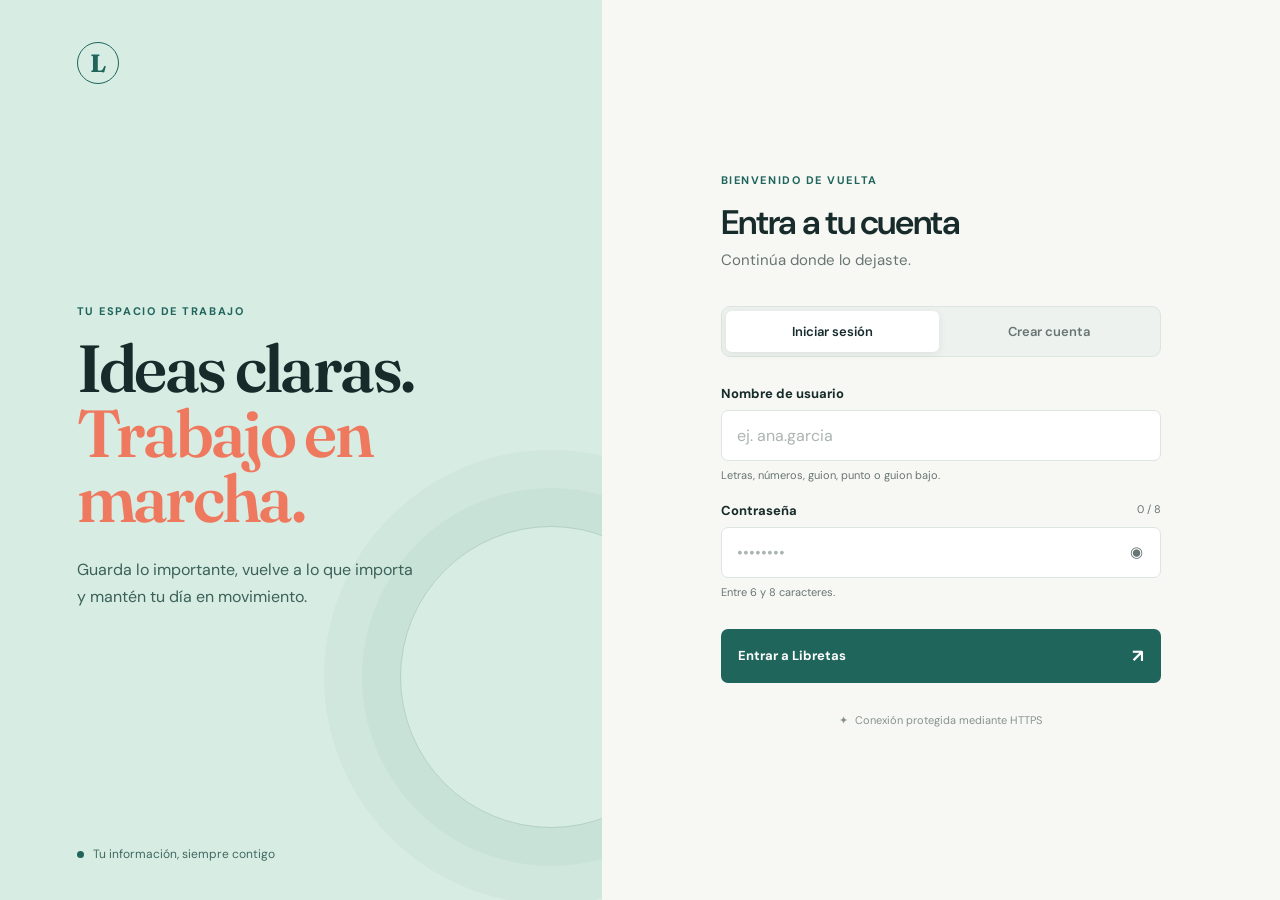
==== index.html @ 08d0eb4a "Initial commit" ====
<!doctype html>
<html lang="es">
<head>
  <meta charset="UTF-8">
  <meta name="viewport" content="width=device-width, initial-scale=1.0">
  <meta name="description" content="Acceso seguro a Libreta, tu espacio de trabajo personal.">
  <title>Libreta | Acceso</title>
  <link rel="preconnect" href="https://fonts.googleapis.com">
  <link rel="preconnect" href="https://fonts.gstatic.com" crossorigin>
  <link href="https://fonts.googleapis.com/css2?family=DM+Sans:wght@400;500;600;700&family=Fraunces:opsz,wght@9..144,600;9..144,700&display=swap" rel="stylesheet">
  <link rel="stylesheet" href="css/styles.css">
</head>
<body class="auth-page">
  <main class="auth-shell">
    <section class="brand-panel" aria-labelledby="brand-title">
      <div class="brand-mark" aria-hidden="true">L</div>
      <div class="brand-copy">
        <p class="eyebrow">Tu espacio de trabajo</p>
        <h1 id="brand-title">Ideas claras.<br><em>Trabajo en marcha.</em></h1>
        <p class="brand-description">Guarda lo importante, vuelve a lo que importa y mantén tu día en movimiento.</p>
      </div>
      <div class="brand-footer"><span class="status-dot"></span> Tu información, siempre contigo</div>
    </section>

    <section class="form-panel" aria-label="Acceso a Libretas">
      <div class="form-wrap">
        <div class="form-heading">
          <p class="eyebrow">Bienvenido de vuelta</p>
          <h2 id="form-title">Entra a tu cuenta</h2>
          <p id="form-subtitle">Continúa donde lo dejaste.</p>
        </div>

        <div class="mode-switch" role="tablist" aria-label="Tipo de acceso">
          <button class="mode-button is-active" id="login-tab" type="button" role="tab" aria-selected="true">Iniciar sesión</button>
          <button class="mode-button" id="register-tab" type="button" role="tab" aria-selected="false">Crear cuenta</button>
        </div>

        <div id="feedback" class="feedback" role="status" aria-live="polite"></div>

        <form id="auth-form" novalidate>
          <div class="field-group">
            <label for="username">Nombre de usuario</label>
            <input id="username" name="username" type="text" autocomplete="username" placeholder="ej. ana.garcia" maxlength="40" required>
            <small class="field-hint">Letras, números, guion, punto o guion bajo.</small>
          </div>
          <div class="field-group">
            <div class="label-row"><label for="password">Contraseña</label><span id="password-count" class="character-count">0 / 8</span></div>
            <div class="password-field">
              <input id="password" name="password" type="password" autocomplete="current-password" placeholder="••••••••" minlength="6" maxlength="8" required>
              <button id="toggle-password" class="icon-button" type="button" aria-label="Mostrar contraseña" title="Mostrar contraseña">◉</button>
            </div>
            <small id="password-hint" class="field-hint">Entre 6 y 8 caracteres.</small>
          </div>
          <button id="submit-button" class="primary-button" type="submit"><span id="submit-label">Entrar a Libretas</span><span class="button-arrow" aria-hidden="true">↗</span></button>
        </form>

        <p class="security-note"><span aria-hidden="true">✦</span> Conexión protegida mediante HTTPS</p>
      </div>
    </section>
  </main>
  <script type="module" src="js/login.js"></script>
</body>
</html>
---- css/styles.css ----
@import url('https://fonts.googleapis.com/css2?family=DM+Sans:wght@400;500;600;700&family=Fraunces:opsz,wght@9..144,600;9..144,700&display=swap');

:root { --ink: #172b2b; --muted: #687575; --line: #dce5e2; --paper: #f7f8f4; --white: #fff; --mint: #d7ece3; --teal: #1f655b; --coral: #ef795e; --yellow: #f4c95d; --serif: 'Fraunces', Georgia, serif; --sans: 'DM Sans', sans-serif; }
* { box-sizing: border-box; }
body { margin: 0; color: var(--ink); background: var(--paper); font-family: var(--sans); }
button, input { font: inherit; }
button { cursor: pointer; }
.auth-shell { display: grid; grid-template-columns: minmax(320px, 0.94fr) minmax(430px, 1.06fr); min-height: 100vh; }
.brand-panel { position: relative; display: flex; flex-direction: column; justify-content: space-between; padding: 42px clamp(36px, 6vw, 96px) 38px; overflow: hidden; background: var(--mint); }
.brand-panel::after { content: ''; position: absolute; right: -100px; bottom: 8%; width: 300px; height: 300px; border: 1px solid rgba(31,101,91,.2); border-radius: 50%; box-shadow: 0 0 0 38px rgba(31,101,91,.04), 0 0 0 76px rgba(31,101,91,.04); }
.brand-mark { display: grid; place-items: center; width: 42px; height: 42px; border: 1.5px solid var(--teal); border-radius: 50%; color: var(--teal); font-family: var(--serif); font-size: 25px; font-weight: 700; }
.brand-copy { position: relative; z-index: 1; max-width: 530px; margin: auto 0; padding: 64px 0; }
.eyebrow { margin: 0 0 18px; color: var(--teal); font-size: 11px; font-weight: 700; letter-spacing: .14em; text-transform: uppercase; }
h1, h2, p { margin-top: 0; } h1, h2 { font-weight: 600; letter-spacing: -.04em; }
.brand-copy h1 { margin-bottom: 26px; font-family: var(--serif); font-size: clamp(45px, 5.2vw, 76px); line-height: .98; }
em { color: var(--coral); font-style: normal; }
.brand-description { max-width: 340px; color: #3b6159; font-size: 16px; line-height: 1.65; }
.brand-footer { position: relative; z-index: 1; display: flex; align-items: center; gap: 9px; color: #416960; font-size: 12px; }
.status-dot { width: 7px; height: 7px; border-radius: 50%; background: var(--teal); }
.form-panel { display: grid; place-items: center; padding: 48px; background: var(--paper); }
.form-wrap { width: min(100%, 440px); }
.form-heading h2 { margin-bottom: 8px; font-size: 34px; line-height: 1.08; }
.form-heading > p:last-child { color: var(--muted); font-size: 15px; }
.mode-switch { display: flex; gap: 4px; margin: 36px 0 28px; padding: 4px; border: 1px solid var(--line); border-radius: 9px; background: #eef2ee; }
.mode-button { flex: 1; border: 0; border-radius: 6px; padding: 12px 8px; color: var(--muted); background: transparent; font-size: 13px; font-weight: 600; }
.mode-button.is-active { color: var(--ink); background: var(--white); box-shadow: 0 2px 8px rgba(23,43,43,.08); }
.feedback { min-height: 0; margin-bottom: 14px; border-radius: 7px; font-size: 13px; line-height: 1.4; }
.feedback:not(:empty) { padding: 11px 13px; } .feedback.error { color: #9c4535; background: #fce9e3; } .feedback.success { color: #236653; background: #dff2e8; }
.field-group { margin-bottom: 20px; } label { display: block; margin-bottom: 8px; font-size: 13px; font-weight: 700; }
.label-row { display: flex; justify-content: space-between; } .character-count, .field-hint { color: var(--muted); font-size: 11px; }
input { width: 100%; border: 1px solid var(--line); border-radius: 7px; padding: 14px 15px; outline: 0; color: var(--ink); background: var(--white); transition: border-color .2s, box-shadow .2s; }
input::placeholder { color: #aab5b1; } input:focus { border-color: var(--teal); box-shadow: 0 0 0 3px rgba(31,101,91,.12); }
.field-hint { display: block; margin-top: 7px; } .password-field { position: relative; } .password-field input { padding-right: 50px; }
.icon-button { position: absolute; top: 50%; right: 6px; width: 36px; height: 36px; transform: translateY(-50%); border: 0; color: var(--muted); background: transparent; font-size: 15px; }
.primary-button, .outline-button { display: flex; align-items: center; justify-content: space-between; width: 100%; border: 0; border-radius: 7px; padding: 15px 17px; font-size: 13px; font-weight: 700; transition: transform .2s, background .2s; }
.primary-button { margin-top: 30px; color: var(--white); background: var(--teal); } .primary-button:hover { transform: translateY(-2px); background: #174f48; }
.primary-button:disabled { cursor: wait; opacity: .65; transform: none; } .button-arrow { font-size: 18px; }
.security-note { display: flex; justify-content: center; gap: 7px; margin: 30px 0 0; color: #87928e; font-size: 11px; }
.app-page { min-height: 100vh; background: var(--paper); } .app-header { display: flex; align-items: center; justify-content: space-between; padding: 25px clamp(24px, 6vw, 90px); border-bottom: 1px solid var(--line); background: rgba(247,248,244,.85); }
.app-logo { display: flex; align-items: center; gap: 11px; color: var(--ink); font-size: 17px; font-weight: 700; text-decoration: none; } .brand-mark.small { width: 31px; height: 31px; font-size: 18px; }
.header-actions { display: flex; align-items: center; gap: 24px; } .user-greeting { color: var(--muted); font-size: 13px; } .text-button { border: 0; color: var(--teal); background: transparent; font-size: 13px; font-weight: 700; }
.dashboard-main { max-width: 1100px; margin: auto; padding: clamp(64px, 10vw, 130px) clamp(24px, 6vw, 90px); } .welcome-block { max-width: 570px; } .welcome-block h1 { margin-bottom: 25px; font-family: var(--serif); font-size: clamp(46px, 7vw, 80px); line-height: .97; } .welcome-copy { max-width: 390px; color: var(--muted); line-height: 1.65; }
.workspace-grid { display: grid; grid-template-columns: 1.7fr 1fr 1fr; gap: 14px; margin-top: 90px; } .workspace-card, .stat-card { min-height: 220px; padding: 27px; border: 1px solid var(--line); border-radius: 8px; } .accent-card { color: var(--white); background: var(--coral); border-color: var(--coral); } .card-kicker { font-size: 11px; letter-spacing: .12em; text-transform: uppercase; } .workspace-card h2 { margin: 29px 0 10px; font-family: var(--serif); font-size: 30px; line-height: 1.02; } .workspace-card p { max-width: 250px; color: #ffe8df; font-size: 13px; line-height: 1.5; } .outline-button { width: auto; margin-top: 24px; border: 1px solid rgba(255,255,255,.5); color: var(--white); background: transparent; } .outline-button:disabled { cursor: default; opacity: .8; }
.stat-card { display: flex; flex-direction: column; justify-content: space-between; background: var(--white); } .stat-card.pale { background: #f6e8c5; border-color: #f0dbad; } .stat-number { font-family: var(--serif); font-size: 64px; } .stat-label { color: var(--muted); font-size: 12px; }
@media (max-width: 760px) { .auth-shell { display: block; } .brand-panel { min-height: 330px; padding: 25px 24px; } .brand-copy { padding: 35px 0 20px; } .brand-copy h1 { font-size: 46px; } .brand-description { display: none; } .form-panel { padding: 48px 24px 55px; } .workspace-grid { grid-template-columns: 1fr 1fr; margin-top: 55px; } .accent-card { grid-column: 1 / -1; } .header-actions { gap: 10px; } .user-greeting { display: none; } }
@media (max-width: 430px) { .workspace-grid { grid-template-columns: 1fr; } .accent-card { grid-column: auto; } .app-header { padding: 20px 18px; } }
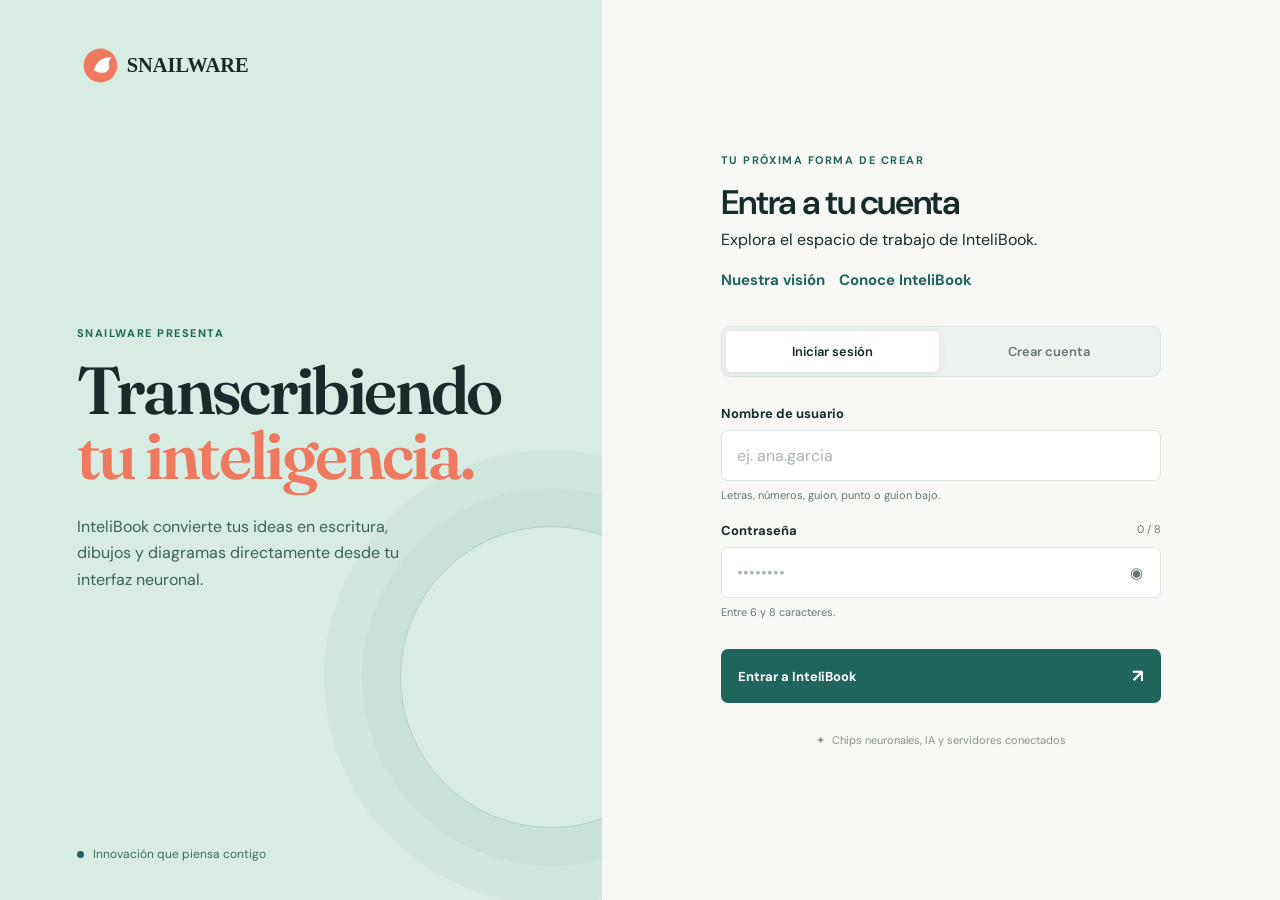
==== commit 84fec013: "updaate1" ====
--- a/index.html
+++ b/index.html
@@ -3,8 +3,8 @@
 <head>
   <meta charset="UTF-8">
   <meta name="viewport" content="width=device-width, initial-scale=1.0">
-  <meta name="description" content="Acceso seguro a Libreta, tu espacio de trabajo personal.">
-  <title>Libreta | Acceso</title>
+  <meta name="description" content="Snailware presenta InteliBook: transcribiendo tu inteligencia.">
+  <title>Snailware | InteliBook</title>
   <link rel="preconnect" href="https://fonts.googleapis.com">
   <link rel="preconnect" href="https://fonts.gstatic.com" crossorigin>
   <link href="https://fonts.googleapis.com/css2?family=DM+Sans:wght@400;500;600;700&family=Fraunces:opsz,wght@9..144,600;9..144,700&display=swap" rel="stylesheet">
@@ -13,21 +13,22 @@
 <body class="auth-page">
   <main class="auth-shell">
     <section class="brand-panel" aria-labelledby="brand-title">
-      <div class="brand-mark" aria-hidden="true">L</div>
+      <img class="brand-logo" src="assets/logo-placeholder.svg" alt="Snailware">
       <div class="brand-copy">
-        <p class="eyebrow">Tu espacio de trabajo</p>
-        <h1 id="brand-title">Ideas claras.<br><em>Trabajo en marcha.</em></h1>
-        <p class="brand-description">Guarda lo importante, vuelve a lo que importa y mantén tu día en movimiento.</p>
+        <p class="eyebrow">Snailware presenta</p>
+        <h1 id="brand-title">Transcribiendo<br><em>tu inteligencia.</em></h1>
+        <p class="brand-description">InteliBook convierte tus ideas en escritura, dibujos y diagramas directamente desde tu interfaz neuronal.</p>
       </div>
-      <div class="brand-footer"><span class="status-dot"></span> Tu información, siempre contigo</div>
+      <div class="brand-footer"><span class="status-dot"></span> Innovación que piensa contigo</div>
     </section>
 
-    <section class="form-panel" aria-label="Acceso a Libretas">
+    <section class="form-panel" aria-label="Acceso a InteliBook">
       <div class="form-wrap">
         <div class="form-heading">
-          <p class="eyebrow">Bienvenido de vuelta</p>
+          <p class="eyebrow">Tu próxima forma de crear</p>
           <h2 id="form-title">Entra a tu cuenta</h2>
-          <p id="form-subtitle">Continúa donde lo dejaste.</p>
+          <p id="form-subtitle">Explora el espacio de trabajo de InteliBook.</p>
+          <p class="public-links"><a href="vision.html">Nuestra visión</a><a href="product.html">Conoce InteliBook</a></p>
         </div>
 
         <div class="mode-switch" role="tablist" aria-label="Tipo de acceso">
@@ -51,10 +52,10 @@
             </div>
             <small id="password-hint" class="field-hint">Entre 6 y 8 caracteres.</small>
           </div>
-          <button id="submit-button" class="primary-button" type="submit"><span id="submit-label">Entrar a Libretas</span><span class="button-arrow" aria-hidden="true">↗</span></button>
+          <button id="submit-button" class="primary-button" type="submit"><span id="submit-label">Entrar a InteliBook</span><span class="button-arrow" aria-hidden="true">↗</span></button>
         </form>
 
-        <p class="security-note"><span aria-hidden="true">✦</span> Conexión protegida mediante HTTPS</p>
+        <p class="security-note"><span aria-hidden="true">✦</span> Chips neuronales, IA y servidores conectados</p>
       </div>
     </section>
   </main>
--- a/css/styles.css
+++ b/css/styles.css
@@ -9,6 +9,7 @@
 .brand-panel { position: relative; display: flex; flex-direction: column; justify-content: space-between; padding: 42px clamp(36px, 6vw, 96px) 38px; overflow: hidden; background: var(--mint); }
 .brand-panel::after { content: ''; position: absolute; right: -100px; bottom: 8%; width: 300px; height: 300px; border: 1px solid rgba(31,101,91,.2); border-radius: 50%; box-shadow: 0 0 0 38px rgba(31,101,91,.04), 0 0 0 76px rgba(31,101,91,.04); }
 .brand-mark { display: grid; place-items: center; width: 42px; height: 42px; border: 1.5px solid var(--teal); border-radius: 50%; color: var(--teal); font-family: var(--serif); font-size: 25px; font-weight: 700; }
+.brand-logo { width: 190px; height: auto; }
 .brand-copy { position: relative; z-index: 1; max-width: 530px; margin: auto 0; padding: 64px 0; }
 .eyebrow { margin: 0 0 18px; color: var(--teal); font-size: 11px; font-weight: 700; letter-spacing: .14em; text-transform: uppercase; }
 h1, h2, p { margin-top: 0; } h1, h2 { font-weight: 600; letter-spacing: -.04em; }
@@ -21,6 +22,9 @@
 .form-wrap { width: min(100%, 440px); }
 .form-heading h2 { margin-bottom: 8px; font-size: 34px; line-height: 1.08; }
 .form-heading > p:last-child { color: var(--muted); font-size: 15px; }
+.public-links { display: flex; flex-wrap: wrap; gap: 14px; margin: 20px 0 0; font-size: 12px; }
+.public-links a { color: var(--teal); font-weight: 700; text-decoration: none; }
+.public-links a:hover { color: var(--coral); }
 .mode-switch { display: flex; gap: 4px; margin: 36px 0 28px; padding: 4px; border: 1px solid var(--line); border-radius: 9px; background: #eef2ee; }
 .mode-button { flex: 1; border: 0; border-radius: 6px; padding: 12px 8px; color: var(--muted); background: transparent; font-size: 13px; font-weight: 600; }
 .mode-button.is-active { color: var(--ink); background: var(--white); box-shadow: 0 2px 8px rgba(23,43,43,.08); }
@@ -42,5 +46,37 @@
 .dashboard-main { max-width: 1100px; margin: auto; padding: clamp(64px, 10vw, 130px) clamp(24px, 6vw, 90px); } .welcome-block { max-width: 570px; } .welcome-block h1 { margin-bottom: 25px; font-family: var(--serif); font-size: clamp(46px, 7vw, 80px); line-height: .97; } .welcome-copy { max-width: 390px; color: var(--muted); line-height: 1.65; }
 .workspace-grid { display: grid; grid-template-columns: 1.7fr 1fr 1fr; gap: 14px; margin-top: 90px; } .workspace-card, .stat-card { min-height: 220px; padding: 27px; border: 1px solid var(--line); border-radius: 8px; } .accent-card { color: var(--white); background: var(--coral); border-color: var(--coral); } .card-kicker { font-size: 11px; letter-spacing: .12em; text-transform: uppercase; } .workspace-card h2 { margin: 29px 0 10px; font-family: var(--serif); font-size: 30px; line-height: 1.02; } .workspace-card p { max-width: 250px; color: #ffe8df; font-size: 13px; line-height: 1.5; } .outline-button { width: auto; margin-top: 24px; border: 1px solid rgba(255,255,255,.5); color: var(--white); background: transparent; } .outline-button:disabled { cursor: default; opacity: .8; }
 .stat-card { display: flex; flex-direction: column; justify-content: space-between; background: var(--white); } .stat-card.pale { background: #f6e8c5; border-color: #f0dbad; } .stat-number { font-family: var(--serif); font-size: 64px; } .stat-label { color: var(--muted); font-size: 12px; }
+.app-logo-image { width: 112px; height: auto; }
+.site-page { min-height: 100vh; background: var(--paper); }
+.site-header { display: flex; align-items: center; justify-content: space-between; padding: 24px clamp(24px, 6vw, 90px); border-bottom: 1px solid var(--line); }
+.site-brand img { display: block; width: 155px; height: auto; }
+.site-header nav { display: flex; align-items: center; gap: clamp(18px, 3vw, 42px); }
+.site-header nav a { color: var(--muted); font-size: 13px; font-weight: 700; text-decoration: none; }
+.site-header nav a:hover, .site-header nav a.is-current { color: var(--teal); }
+.site-header nav .nav-cta { padding: 11px 15px; border-radius: 6px; color: var(--white); background: var(--teal); }
+.page-hero, .product-hero { max-width: 1200px; margin: auto; padding: clamp(80px, 13vw, 170px) clamp(24px, 6vw, 90px); }
+.page-hero h1, .product-hero h1 { max-width: 900px; margin-bottom: 28px; font-family: var(--serif); font-size: clamp(48px, 8vw, 100px); line-height: .95; }
+.page-hero > p:last-child, .product-hero > div:first-child > p:last-child { max-width: 520px; color: var(--muted); font-size: 17px; line-height: 1.65; }
+.content-section { max-width: 1200px; margin: auto; padding: 100px clamp(24px, 6vw, 90px); border-top: 1px solid var(--line); }
+.vision-grid, .product-diagram, .server-section { display: grid; grid-template-columns: 1fr 1fr; gap: 80px; }
+.section-index { margin: 0 0 18px; color: var(--coral); font-size: 11px; font-weight: 700; letter-spacing: .14em; text-transform: uppercase; }
+.content-section h2 { margin: 0; font-family: var(--serif); font-size: clamp(32px, 4vw, 53px); line-height: 1.02; }
+.section-copy { color: var(--muted); line-height: 1.7; }
+.principles { display: grid; grid-template-columns: repeat(3, 1fr); gap: 18px; }
+.principles article { padding: 28px 0; border-top: 3px solid var(--coral); }
+.principles span, .server-icon { color: var(--coral); font-size: 12px; font-weight: 700; letter-spacing: .12em; }
+.principles h3, .server-list h3 { margin: 35px 0 8px; font-size: 20px; }
+.principles p, .server-list p { margin: 0; color: var(--muted); line-height: 1.6; }
+.site-footer { display: flex; justify-content: space-between; padding: 28px clamp(24px, 6vw, 90px); color: var(--muted); font-size: 12px; border-top: 1px solid var(--line); }
+.product-hero { display: grid; grid-template-columns: .85fr 1.15fr; align-items: center; gap: 70px; }
+.video-frame { position: relative; background: var(--ink); }
+.video-frame video { display: block; width: 100%; aspect-ratio: 16 / 9; object-fit: cover; }
+.media-label { display: block; padding: 10px 13px; color: #c8ddd6; background: var(--ink); font-size: 10px; letter-spacing: .08em; text-transform: uppercase; }
+.diagram-art { display: grid; place-items: center; background: var(--mint); }
+.diagram-art img { display: block; width: 100%; }
+.server-list { display: grid; gap: 25px; }
+.server-list article { display: grid; grid-template-columns: 48px 1fr; gap: 18px; padding-bottom: 24px; border-bottom: 1px solid var(--line); }
+.server-list h3 { margin: 0 0 8px; }
+@media (max-width: 760px) { .site-header { align-items: flex-start; gap: 20px; } .site-header nav { flex-wrap: wrap; justify-content: flex-end; gap: 14px; } .site-brand img { width: 125px; } .vision-grid, .product-diagram, .server-section, .product-hero { grid-template-columns: 1fr; gap: 42px; } .principles { grid-template-columns: 1fr; } .content-section { padding-top: 70px; padding-bottom: 70px; } .site-footer { gap: 15px; flex-direction: column; } }
 @media (max-width: 760px) { .auth-shell { display: block; } .brand-panel { min-height: 330px; padding: 25px 24px; } .brand-copy { padding: 35px 0 20px; } .brand-copy h1 { font-size: 46px; } .brand-description { display: none; } .form-panel { padding: 48px 24px 55px; } .workspace-grid { grid-template-columns: 1fr 1fr; margin-top: 55px; } .accent-card { grid-column: 1 / -1; } .header-actions { gap: 10px; } .user-greeting { display: none; } }
 @media (max-width: 430px) { .workspace-grid { grid-template-columns: 1fr; } .accent-card { grid-column: auto; } .app-header { padding: 20px 18px; } }
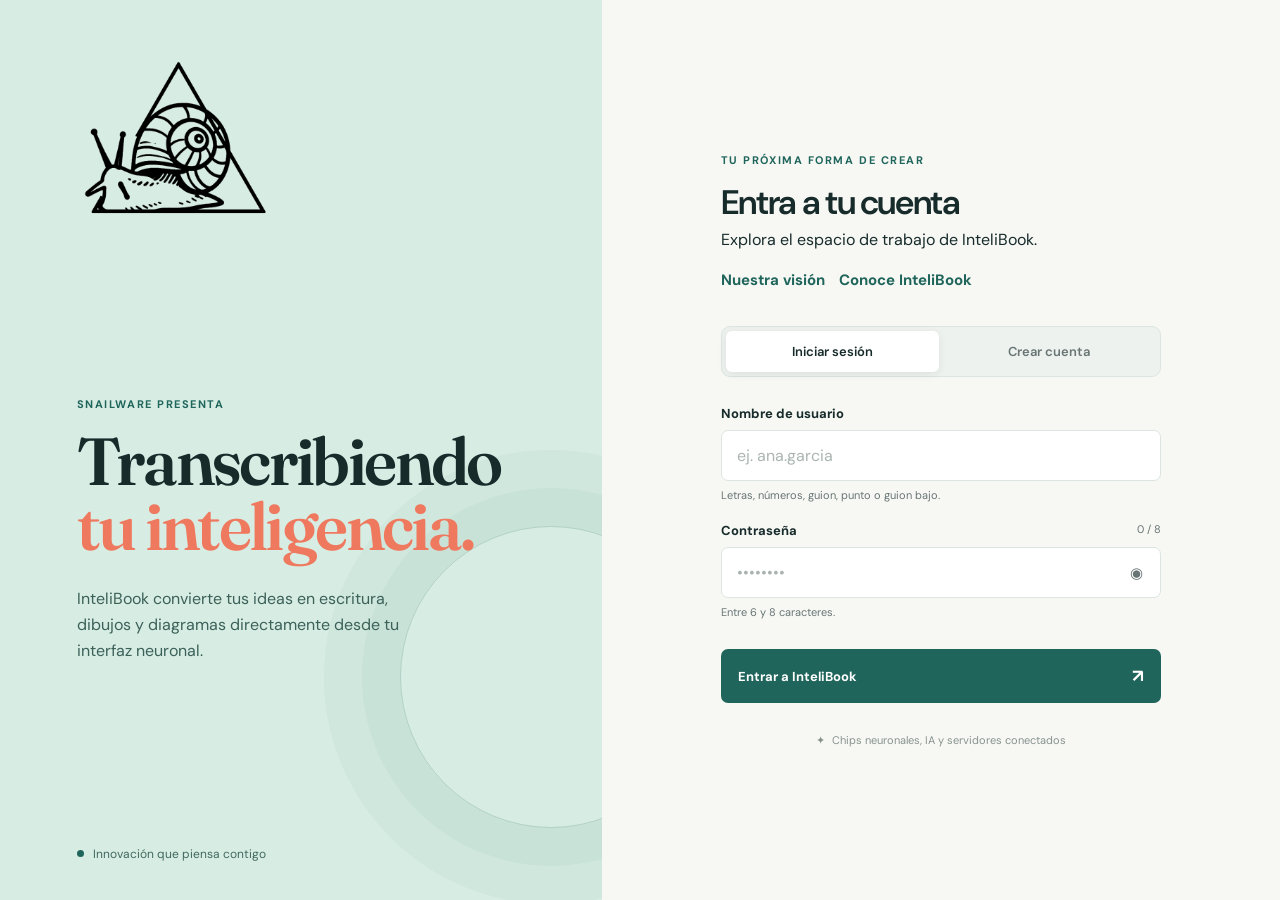
==== commit 5bba4c5d: "update2" ====
--- a/index.html
+++ b/index.html
@@ -13,7 +13,7 @@
 <body class="auth-page">
   <main class="auth-shell">
     <section class="brand-panel" aria-labelledby="brand-title">
-      <img class="brand-logo" src="assets/logo-placeholder.svg" alt="Snailware">
+      <img class="brand-logo" src="assets/logo-placeholder.png" alt="Snailware">
       <div class="brand-copy">
         <p class="eyebrow">Snailware presenta</p>
         <h1 id="brand-title">Transcribiendo<br><em>tu inteligencia.</em></h1>
--- a/css/styles.css
+++ b/css/styles.css
@@ -77,6 +77,21 @@
 .server-list { display: grid; gap: 25px; }
 .server-list article { display: grid; grid-template-columns: 48px 1fr; gap: 18px; padding-bottom: 24px; border-bottom: 1px solid var(--line); }
 .server-list h3 { margin: 0 0 8px; }
-@media (max-width: 760px) { .site-header { align-items: flex-start; gap: 20px; } .site-header nav { flex-wrap: wrap; justify-content: flex-end; gap: 14px; } .site-brand img { width: 125px; } .vision-grid, .product-diagram, .server-section, .product-hero { grid-template-columns: 1fr; gap: 42px; } .principles { grid-template-columns: 1fr; } .content-section { padding-top: 70px; padding-bottom: 70px; } .site-footer { gap: 15px; flex-direction: column; } }
+.benefit-grid { display: grid; grid-template-columns: repeat(3, 1fr); gap: 16px; }
+.benefit-card { min-height: 280px; padding: 28px; border: 1px solid var(--line); border-radius: 8px; background: var(--white); }
+.benefit-card:nth-child(2) { background: var(--mint); border-color: var(--mint); }
+.benefit-card:nth-child(3) { background: #f6e8c5; border-color: #f0dbad; }
+.benefit-number { color: var(--coral); font-size: 12px; font-weight: 700; letter-spacing: .12em; }
+.benefit-card h3 { margin: 54px 0 12px; font-family: var(--serif); font-size: 27px; line-height: 1.05; }
+.benefit-card p { color: var(--muted); line-height: 1.6; }
+.benefit-card strong { display: block; margin-top: 24px; color: var(--teal); font-size: 11px; letter-spacing: .1em; text-transform: uppercase; }
+.comparison-section { display: grid; grid-template-columns: .8fr 1.2fr; gap: 80px; }
+.comparison-table { align-self: center; border-top: 2px solid var(--teal); }
+.comparison-row { display: grid; grid-template-columns: .75fr 1.35fr 1fr; gap: 18px; padding: 17px 0; border-bottom: 1px solid var(--line); color: var(--muted); font-size: 12px; line-height: 1.45; }
+.comparison-row strong { color: var(--teal); }
+.comparison-head { color: var(--ink); font-size: 11px; font-weight: 700; letter-spacing: .08em; text-transform: uppercase; }
+.comparison-head strong { color: var(--coral); }
+@media (max-width: 760px) { .site-header { align-items: flex-start; gap: 20px; } .site-header nav { flex-wrap: wrap; justify-content: flex-end; gap: 14px; } .site-brand img { width: 125px; } .vision-grid, .product-diagram, .server-section, .product-hero, .comparison-section { grid-template-columns: 1fr; gap: 42px; } .principles, .benefit-grid { grid-template-columns: 1fr; } .content-section { padding-top: 70px; padding-bottom: 70px; } .site-footer { gap: 15px; flex-direction: column; } }
+@media (max-width: 520px) { .comparison-row { grid-template-columns: 1fr; gap: 5px; } .comparison-head span:last-child { display: none; } .comparison-row span:last-child { padding-bottom: 8px; } }
 @media (max-width: 760px) { .auth-shell { display: block; } .brand-panel { min-height: 330px; padding: 25px 24px; } .brand-copy { padding: 35px 0 20px; } .brand-copy h1 { font-size: 46px; } .brand-description { display: none; } .form-panel { padding: 48px 24px 55px; } .workspace-grid { grid-template-columns: 1fr 1fr; margin-top: 55px; } .accent-card { grid-column: 1 / -1; } .header-actions { gap: 10px; } .user-greeting { display: none; } }
 @media (max-width: 430px) { .workspace-grid { grid-template-columns: 1fr; } .accent-card { grid-column: auto; } .app-header { padding: 20px 18px; } }
